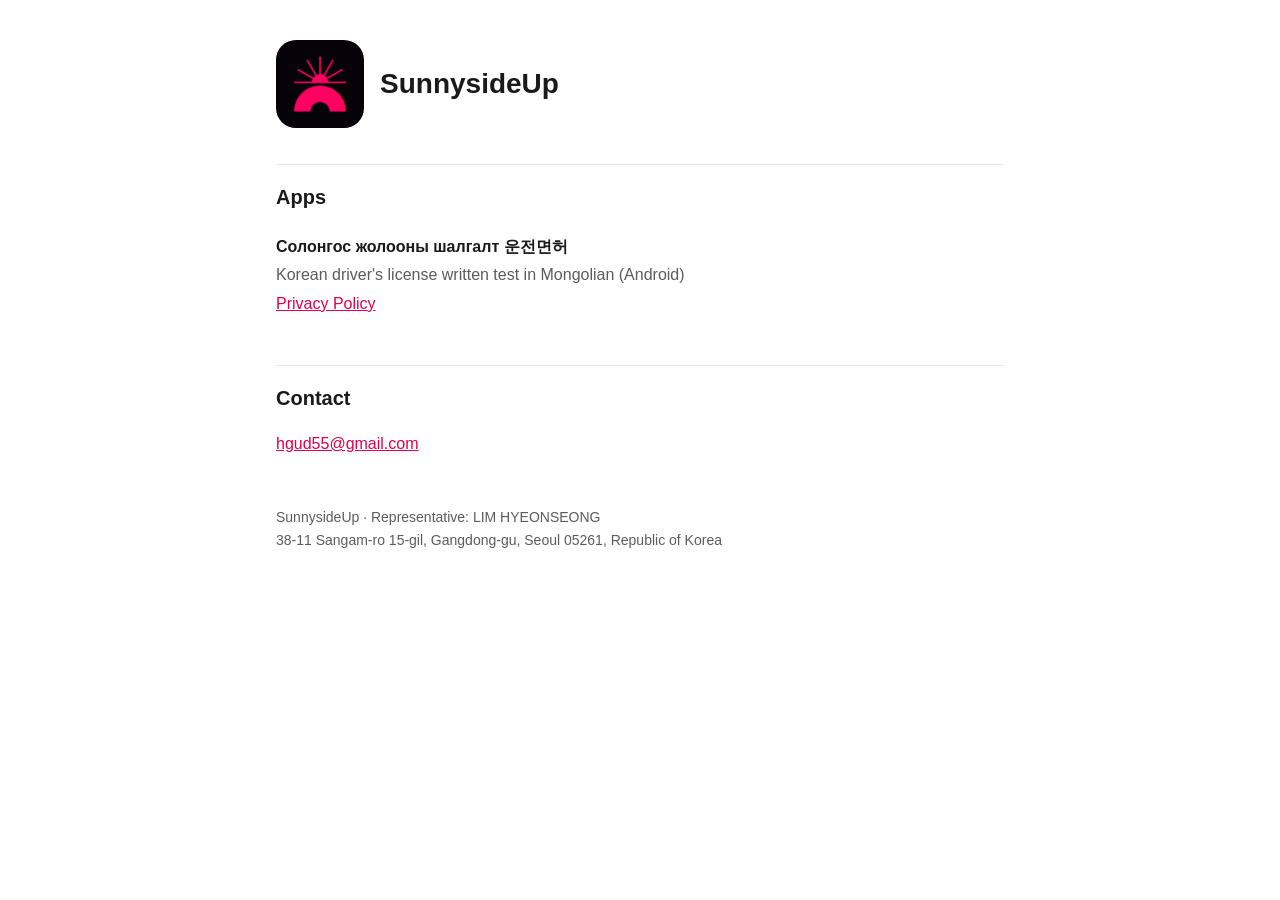
==== index.html @ 1f1ce7cb "사이트 v1.0.0: 첫 페이지, 운전면허 앱 개인정보처리방침, app-ads.txt - app-ads.txt: AdMob 게시자 pub-5366802591762041 - /dri" ====
<!doctype html>
<html lang="en">
<head>
<meta charset="utf-8">
<meta name="viewport" content="width=device-width, initial-scale=1">
<title>SunnysideUp</title>
<meta name="description" content="SunnysideUp builds mobile apps.">
<link rel="icon" type="image/png" href="/favicon.png">
<link rel="stylesheet" href="/style.css">
</head>
<body>
<main class="wrap">
  <header class="brand">
    <img src="/logo.png" alt="SunnysideUp logo" width="88" height="88">
    <h1>SunnysideUp</h1>
  </header>

  <section>
    <h2>Apps</h2>
    <ul class="apps">
      <li>
        <strong>Солонгос жолооны шалгалт 운전면허</strong>
        <span>Korean driver's license written test in Mongolian (Android)</span>
        <a href="/drivingtest/privacy/">Privacy Policy</a>
      </li>
    </ul>
  </section>

  <section>
    <h2>Contact</h2>
    <p><a href="mailto:hgud55@gmail.com">hgud55@gmail.com</a></p>
  </section>

  <footer>
    <p>SunnysideUp · Representative: LIM HYEONSEONG<br>
    38-11 Sangam-ro 15-gil, Gangdong-gu, Seoul 05261, Republic of Korea</p>
  </footer>
</main>
</body>
</html>
---- style.css ----
:root {
  --bg: #ffffff;
  --text: #1a1a1a;
  --muted: #5c5c5c;
  --line: #e6e6e6;
  --accent: #e0004f;
}
@media (prefers-color-scheme: dark) {
  :root {
    --bg: #0b0509;
    --text: #f2f2f2;
    --muted: #a8a8a8;
    --line: #2a2228;
    --accent: #ff2e74;
  }
}
* { box-sizing: border-box; }
body {
  margin: 0;
  background: var(--bg);
  color: var(--text);
  font: 16px/1.65 -apple-system, BlinkMacSystemFont, "Segoe UI", Roboto, "Noto Sans", "Apple SD Gothic Neo", "Malgun Gothic", sans-serif;
}
.wrap { max-width: 760px; margin: 0 auto; padding: 40px 16px 64px; }
.brand { display: flex; align-items: center; gap: 16px; margin-bottom: 32px; }
.brand img { border-radius: 20px; }
h1 { font-size: 28px; margin: 0; }
h2 { font-size: 20px; margin: 36px 0 8px; padding-top: 16px; border-top: 1px solid var(--line); }
h3 { font-size: 17px; margin: 24px 0 6px; }
a { color: var(--accent); }
.apps { list-style: none; padding: 0; margin: 0; }
.apps li { display: flex; flex-direction: column; gap: 2px; padding: 12px 0; }
.apps span, .muted, footer { color: var(--muted); }
footer { margin-top: 48px; font-size: 14px; }
nav.lang { display: flex; flex-wrap: wrap; gap: 8px 16px; margin: 8px 0 0; }
table { width: 100%; border-collapse: collapse; font-size: 15px; }
th, td { text-align: left; vertical-align: top; padding: 8px; border-bottom: 1px solid var(--line); }
section.policy { margin-top: 48px; }
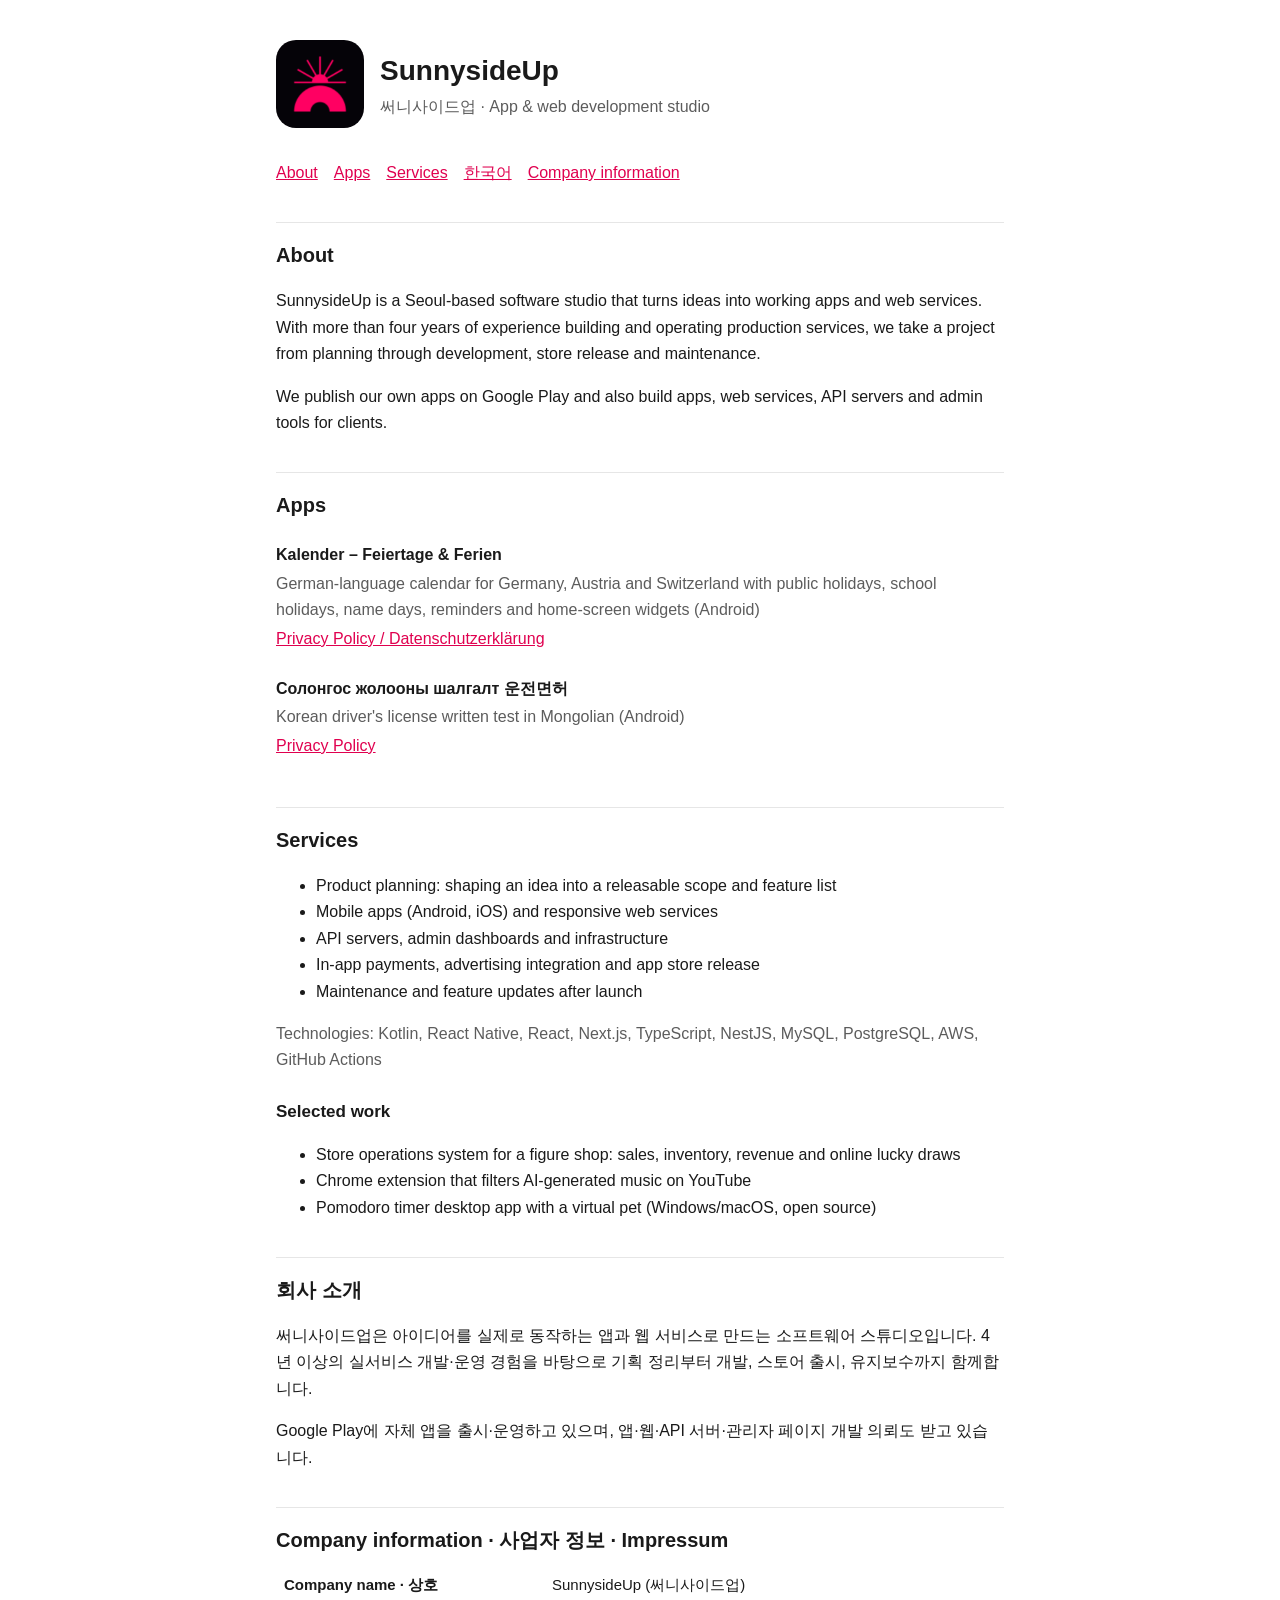
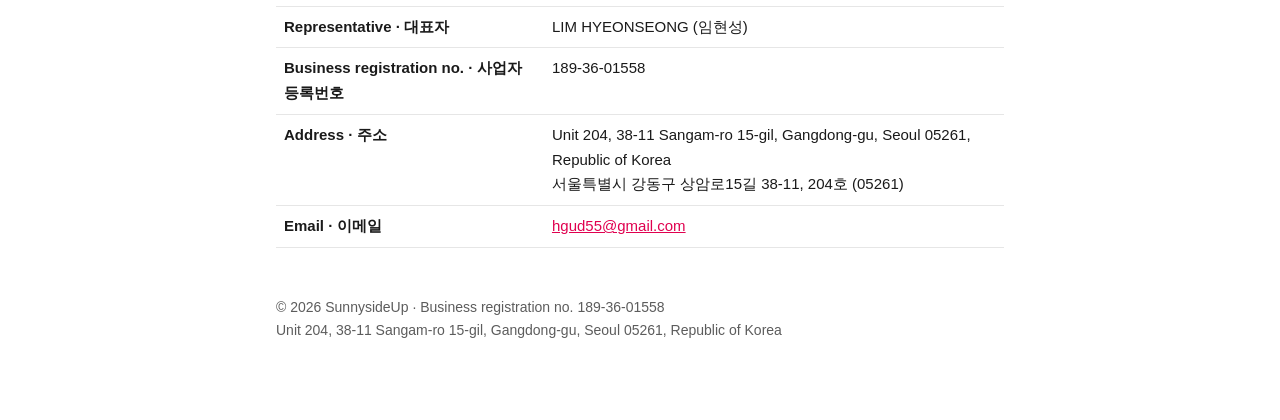
==== commit 6ac4013c: "사이트 v1.1.0: 회사 소개·사업자 정보 보강, 캘린더 앱 개인정보처리방침 추가, 주소 호수 반영 Co-Authored-By: Claude Opus 5.5 <noreply@an" ====
--- a/index.html
+++ b/index.html
@@ -4,7 +4,7 @@
 <meta charset="utf-8">
 <meta name="viewport" content="width=device-width, initial-scale=1">
 <title>SunnysideUp</title>
-<meta name="description" content="SunnysideUp builds mobile apps.">
+<meta name="description" content="SunnysideUp (써니사이드업) builds mobile apps, web services, servers and admin tools — from idea to store release.">
 <link rel="icon" type="image/png" href="/favicon.png">
 <link rel="stylesheet" href="/style.css">
 </head>
@@ -12,12 +12,34 @@
 <main class="wrap">
   <header class="brand">
     <img src="/logo.png" alt="SunnysideUp logo" width="88" height="88">
-    <h1>SunnysideUp</h1>
+    <div>
+      <h1>SunnysideUp</h1>
+      <p class="muted" style="margin:0">써니사이드업 · App &amp; web development studio</p>
+    </div>
   </header>
 
-  <section>
+  <nav class="lang">
+    <a href="#about">About</a>
+    <a href="#apps">Apps</a>
+    <a href="#services">Services</a>
+    <a href="#ko">한국어</a>
+    <a href="#company">Company information</a>
+  </nav>
+
+  <section id="about">
+    <h2>About</h2>
+    <p>SunnysideUp is a Seoul-based software studio that turns ideas into working apps and web services. With more than four years of experience building and operating production services, we take a project from planning through development, store release and maintenance.</p>
+    <p>We publish our own apps on Google Play and also build apps, web services, API servers and admin tools for clients.</p>
+  </section>
+
+  <section id="apps">
     <h2>Apps</h2>
     <ul class="apps">
+      <li>
+        <strong>Kalender – Feiertage &amp; Ferien</strong>
+        <span>German-language calendar for Germany, Austria and Switzerland with public holidays, school holidays, name days, reminders and home-screen widgets (Android)</span>
+        <a href="/kalender/privacy/">Privacy Policy / Datenschutzerklärung</a>
+      </li>
       <li>
         <strong>Солонгос жолооны шалгалт 운전면허</strong>
         <span>Korean driver's license written test in Mongolian (Android)</span>
@@ -26,14 +48,46 @@
     </ul>
   </section>
 
-  <section>
-    <h2>Contact</h2>
-    <p><a href="mailto:hgud55@gmail.com">hgud55@gmail.com</a></p>
+  <section id="services">
+    <h2>Services</h2>
+    <ul>
+      <li>Product planning: shaping an idea into a releasable scope and feature list</li>
+      <li>Mobile apps (Android, iOS) and responsive web services</li>
+      <li>API servers, admin dashboards and infrastructure</li>
+      <li>In-app payments, advertising integration and app store release</li>
+      <li>Maintenance and feature updates after launch</li>
+    </ul>
+    <p class="muted">Technologies: Kotlin, React Native, React, Next.js, TypeScript, NestJS, MySQL, PostgreSQL, AWS, GitHub Actions</p>
+
+    <h3>Selected work</h3>
+    <ul>
+      <li>Store operations system for a figure shop: sales, inventory, revenue and online lucky draws</li>
+      <li>Chrome extension that filters AI-generated music on YouTube</li>
+      <li>Pomodoro timer desktop app with a virtual pet (Windows/macOS, open source)</li>
+    </ul>
+  </section>
+
+  <section id="ko" lang="ko">
+    <h2>회사 소개</h2>
+    <p>써니사이드업은 아이디어를 실제로 동작하는 앱과 웹 서비스로 만드는 소프트웨어 스튜디오입니다. 4년 이상의 실서비스 개발·운영 경험을 바탕으로 기획 정리부터 개발, 스토어 출시, 유지보수까지 함께합니다.</p>
+    <p>Google Play에 자체 앱을 출시·운영하고 있으며, 앱·웹·API 서버·관리자 페이지 개발 의뢰도 받고 있습니다.</p>
+  </section>
+
+  <section id="company">
+    <h2>Company information · 사업자 정보 · Impressum</h2>
+    <table>
+      <tr><th scope="row">Company name · 상호</th><td>SunnysideUp (써니사이드업)</td></tr>
+      <tr><th scope="row">Representative · 대표자</th><td>LIM HYEONSEONG (임현성)</td></tr>
+      <tr><th scope="row">Business registration no. · 사업자등록번호</th><td>189-36-01558</td></tr>
+      <tr><th scope="row">Address · 주소</th><td>Unit 204, 38-11 Sangam-ro 15-gil, Gangdong-gu, Seoul 05261, Republic of Korea<br>
+      <span lang="ko">서울특별시 강동구 상암로15길 38-11, 204호 (05261)</span></td></tr>
+      <tr><th scope="row">Email · 이메일</th><td><a href="mailto:hgud55@gmail.com">hgud55@gmail.com</a></td></tr>
+    </table>
   </section>
 
   <footer>
-    <p>SunnysideUp · Representative: LIM HYEONSEONG<br>
-    38-11 Sangam-ro 15-gil, Gangdong-gu, Seoul 05261, Republic of Korea</p>
+    <p>© 2026 SunnysideUp · Business registration no. 189-36-01558<br>
+    Unit 204, 38-11 Sangam-ro 15-gil, Gangdong-gu, Seoul 05261, Republic of Korea</p>
   </footer>
 </main>
 </body>
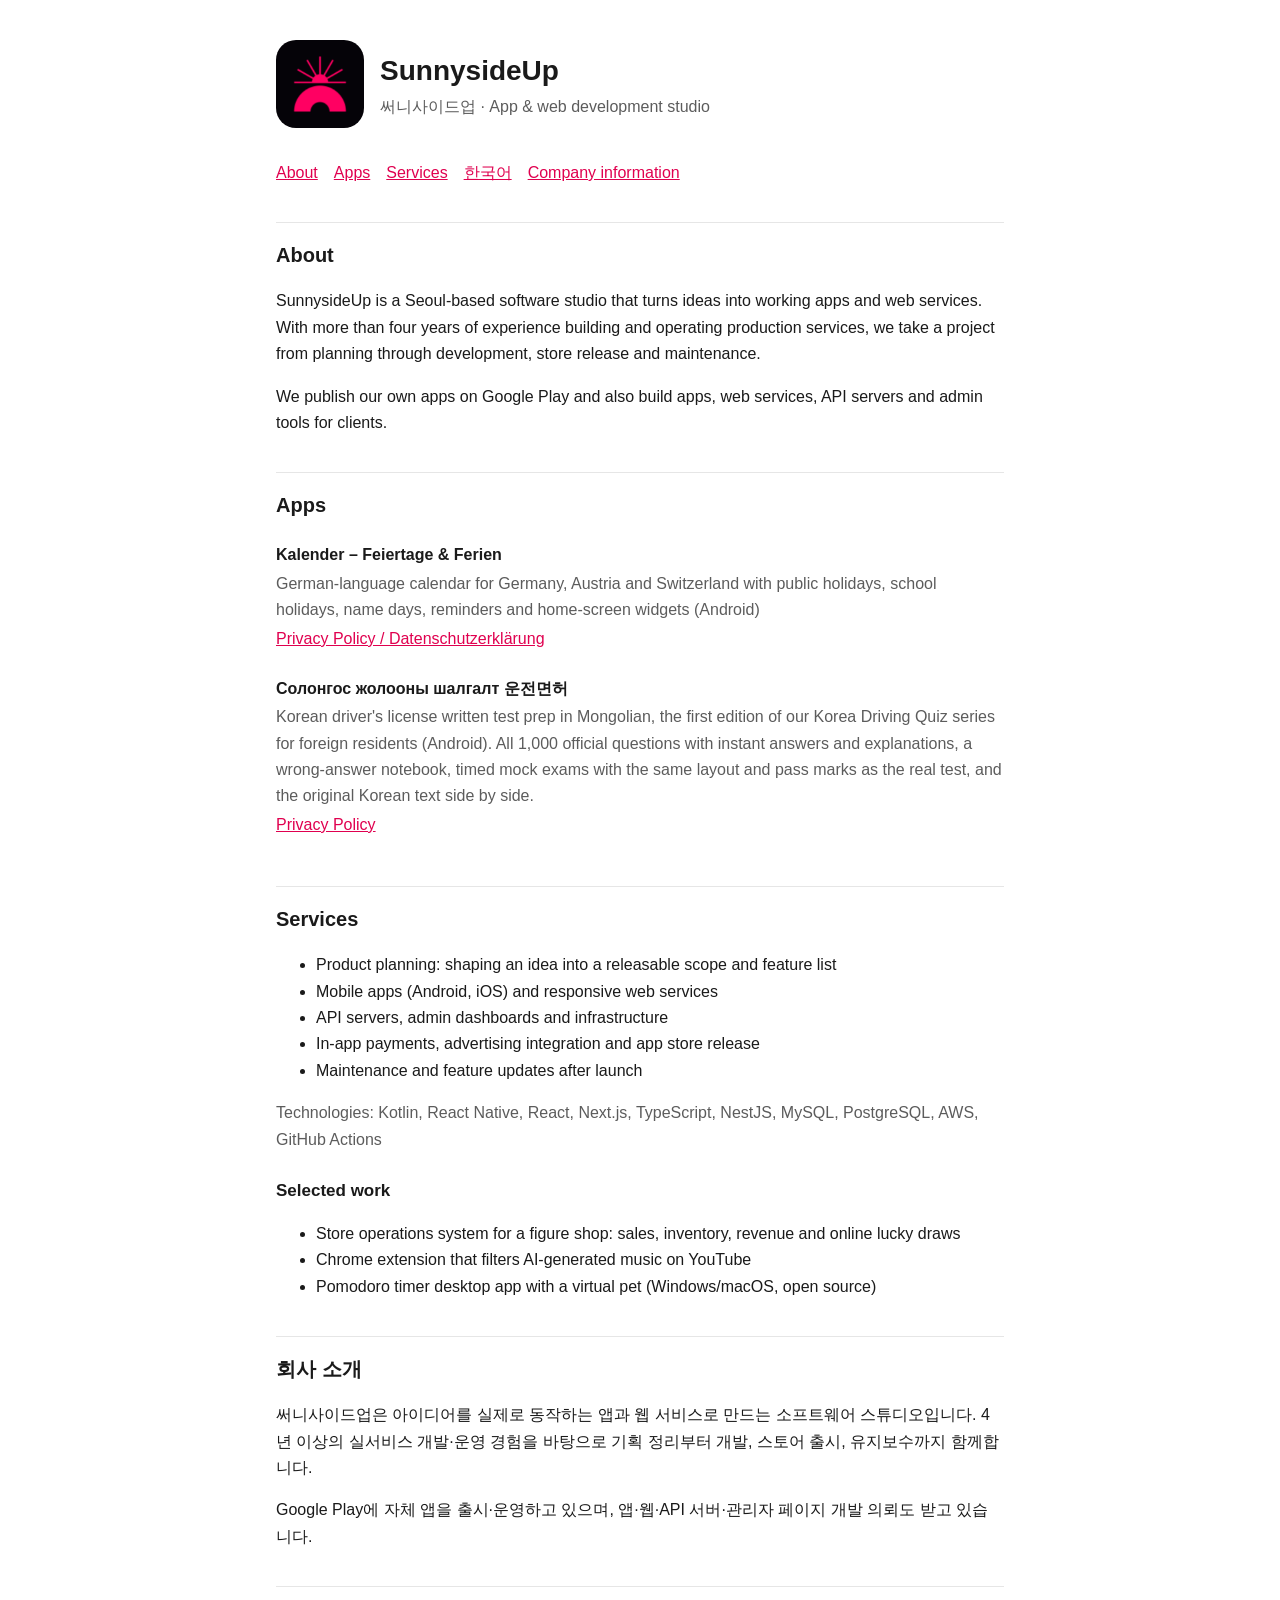
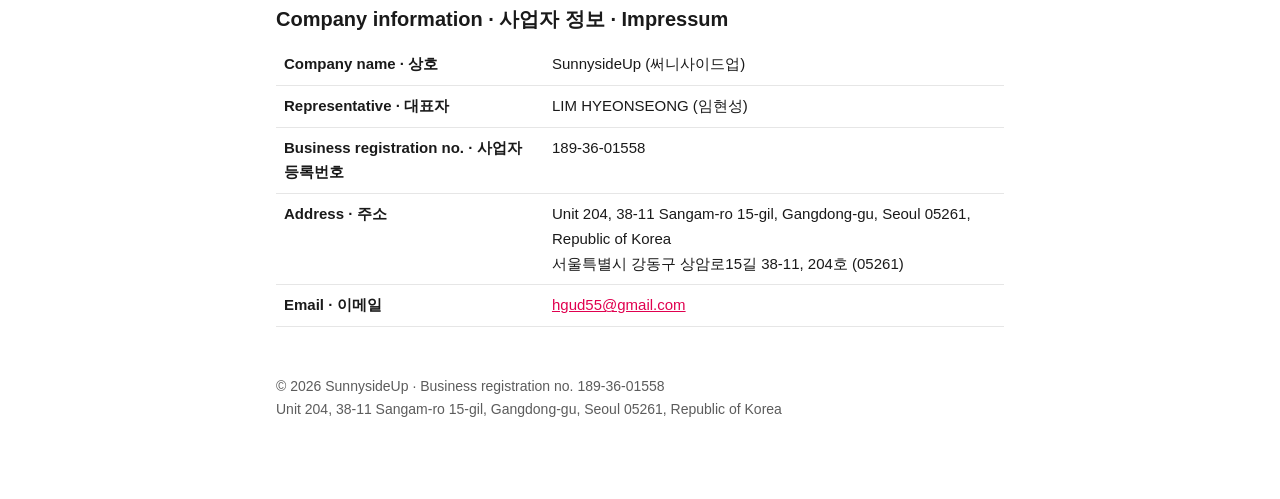
==== commit 1e972f6c: "사이트 v1.1.0: 운전면허 퀴즈 앱 소개 보강 Co-Authored-By: Claude Opus 5.5 <noreply@anthropic.com>" ====
--- a/index.html
+++ b/index.html
@@ -42,7 +42,7 @@
       </li>
       <li>
         <strong>Солонгос жолооны шалгалт 운전면허</strong>
-        <span>Korean driver's license written test in Mongolian (Android)</span>
+        <span>Korean driver's license written test prep in Mongolian, the first edition of our Korea Driving Quiz series for foreign residents (Android). All 1,000 official questions with instant answers and explanations, a wrong-answer notebook, timed mock exams with the same layout and pass marks as the real test, and the original Korean text side by side.</span>
         <a href="/drivingtest/privacy/">Privacy Policy</a>
       </li>
     </ul>
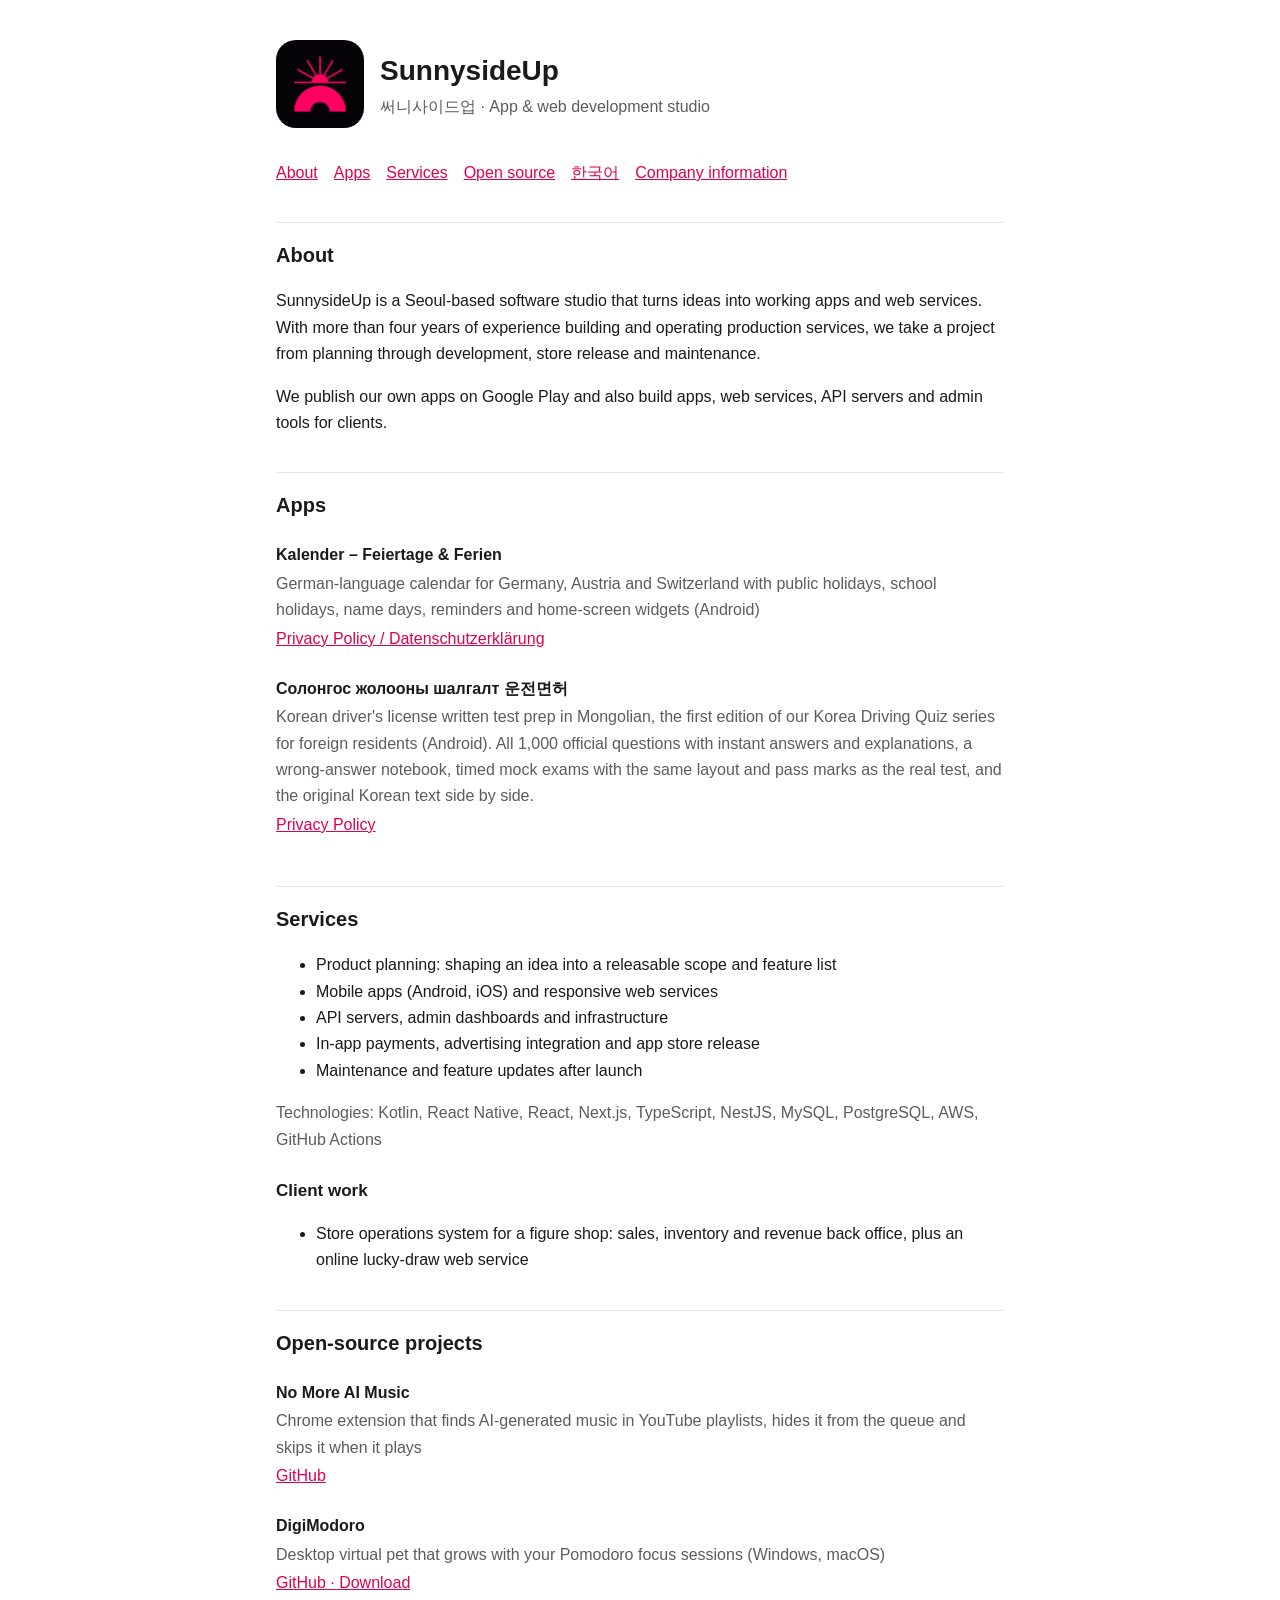
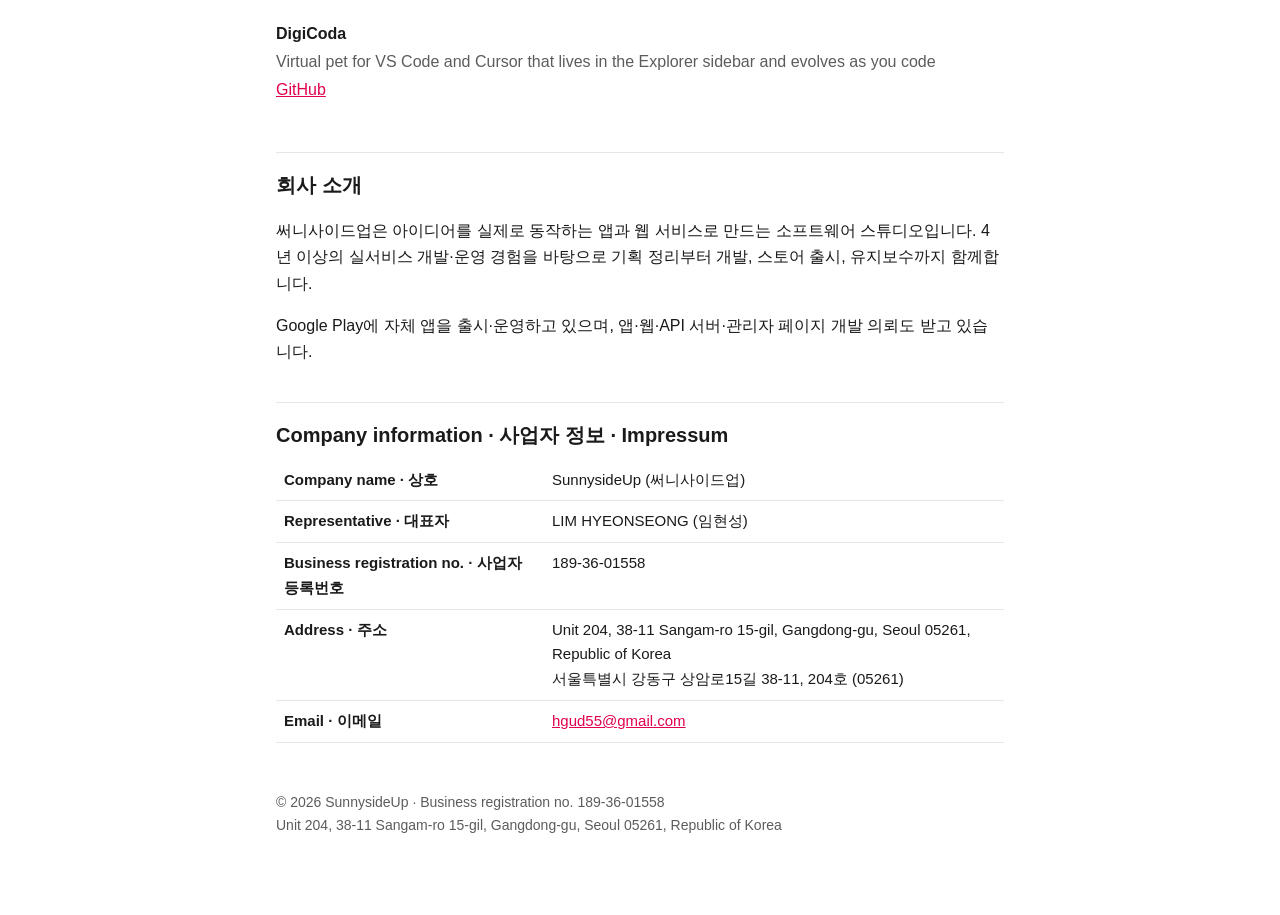
==== commit 5cbf0d60: "사이트 v1.1.0: 오픈소스 프로젝트(No More AI Music, DigiModoro, DigiCoda) 추가 Co-Authored-By: Claude Opus 5.5 <no" ====
--- a/index.html
+++ b/index.html
@@ -22,6 +22,7 @@
     <a href="#about">About</a>
     <a href="#apps">Apps</a>
     <a href="#services">Services</a>
+    <a href="#open-source">Open source</a>
     <a href="#ko">한국어</a>
     <a href="#company">Company information</a>
   </nav>
@@ -59,11 +60,30 @@
     </ul>
     <p class="muted">Technologies: Kotlin, React Native, React, Next.js, TypeScript, NestJS, MySQL, PostgreSQL, AWS, GitHub Actions</p>
 
-    <h3>Selected work</h3>
+    <h3>Client work</h3>
     <ul>
-      <li>Store operations system for a figure shop: sales, inventory, revenue and online lucky draws</li>
-      <li>Chrome extension that filters AI-generated music on YouTube</li>
-      <li>Pomodoro timer desktop app with a virtual pet (Windows/macOS, open source)</li>
+      <li>Store operations system for a figure shop: sales, inventory and revenue back office, plus an online lucky-draw web service</li>
+    </ul>
+  </section>
+
+  <section id="open-source">
+    <h2>Open-source projects</h2>
+    <ul class="apps">
+      <li>
+        <strong>No More AI Music</strong>
+        <span>Chrome extension that finds AI-generated music in YouTube playlists, hides it from the queue and skips it when it plays</span>
+        <a href="https://github.com/Hendrix1995/no-more-ai">GitHub</a>
+      </li>
+      <li>
+        <strong>DigiModoro</strong>
+        <span>Desktop virtual pet that grows with your Pomodoro focus sessions (Windows, macOS)</span>
+        <a href="https://github.com/Hendrix1995/digimodoro">GitHub · Download</a>
+      </li>
+      <li>
+        <strong>DigiCoda</strong>
+        <span>Virtual pet for VS Code and Cursor that lives in the Explorer sidebar and evolves as you code</span>
+        <a href="https://github.com/Hendrix1995/digicoda">GitHub</a>
+      </li>
     </ul>
   </section>
 
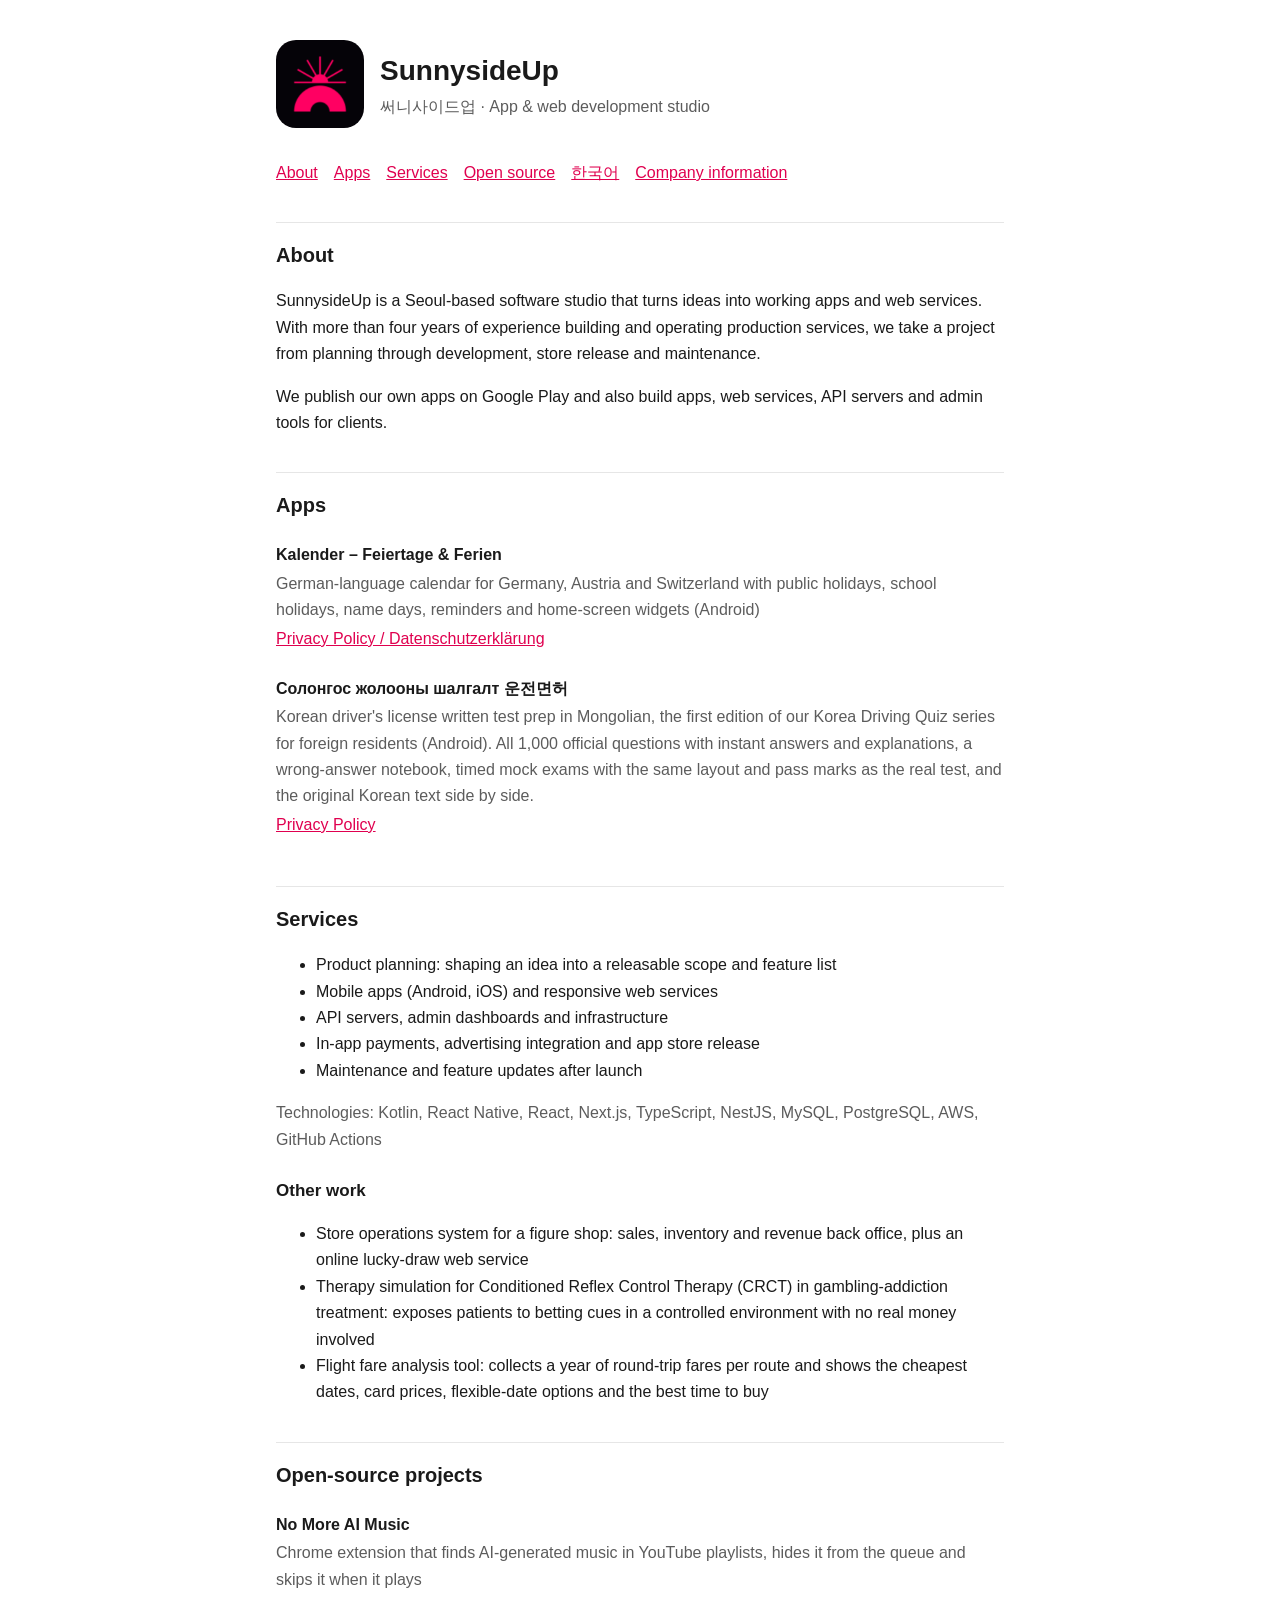
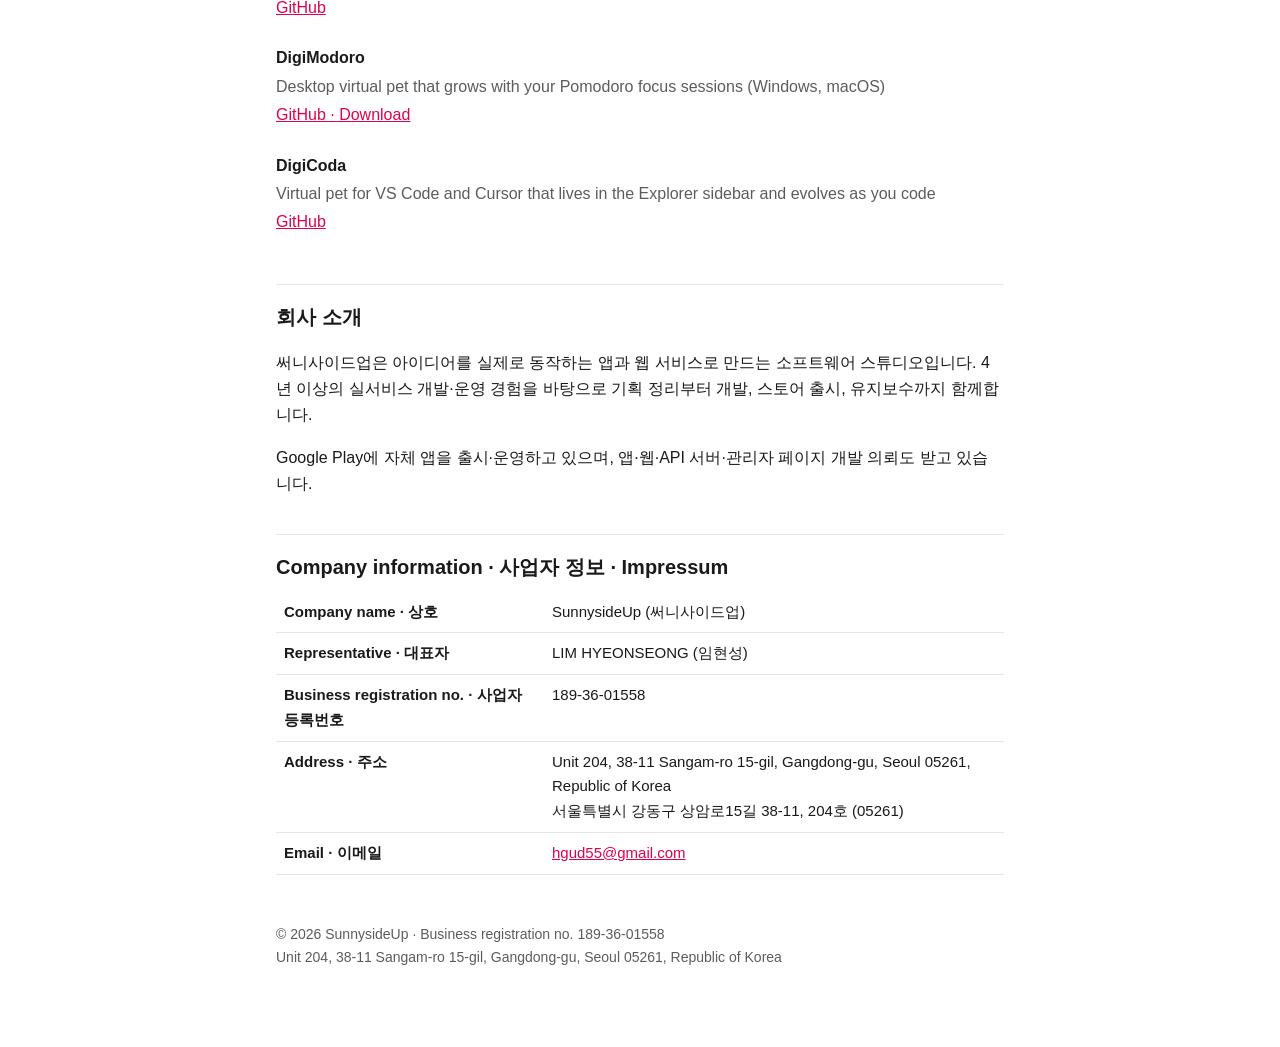
==== commit 746e4ae1: "사이트 v1.1.0: 기타 작업(CRCT 치료용 시뮬레이션, 항공권 분석 도구) 추가 Co-Authored-By: Claude Opus 5.5 <noreply@anthropic.c" ====
--- a/index.html
+++ b/index.html
@@ -60,9 +60,11 @@
     </ul>
     <p class="muted">Technologies: Kotlin, React Native, React, Next.js, TypeScript, NestJS, MySQL, PostgreSQL, AWS, GitHub Actions</p>
 
-    <h3>Client work</h3>
+    <h3>Other work</h3>
     <ul>
       <li>Store operations system for a figure shop: sales, inventory and revenue back office, plus an online lucky-draw web service</li>
+      <li>Therapy simulation for Conditioned Reflex Control Therapy (CRCT) in gambling-addiction treatment: exposes patients to betting cues in a controlled environment with no real money involved</li>
+      <li>Flight fare analysis tool: collects a year of round-trip fares per route and shows the cheapest dates, card prices, flexible-date options and the best time to buy</li>
     </ul>
   </section>
 
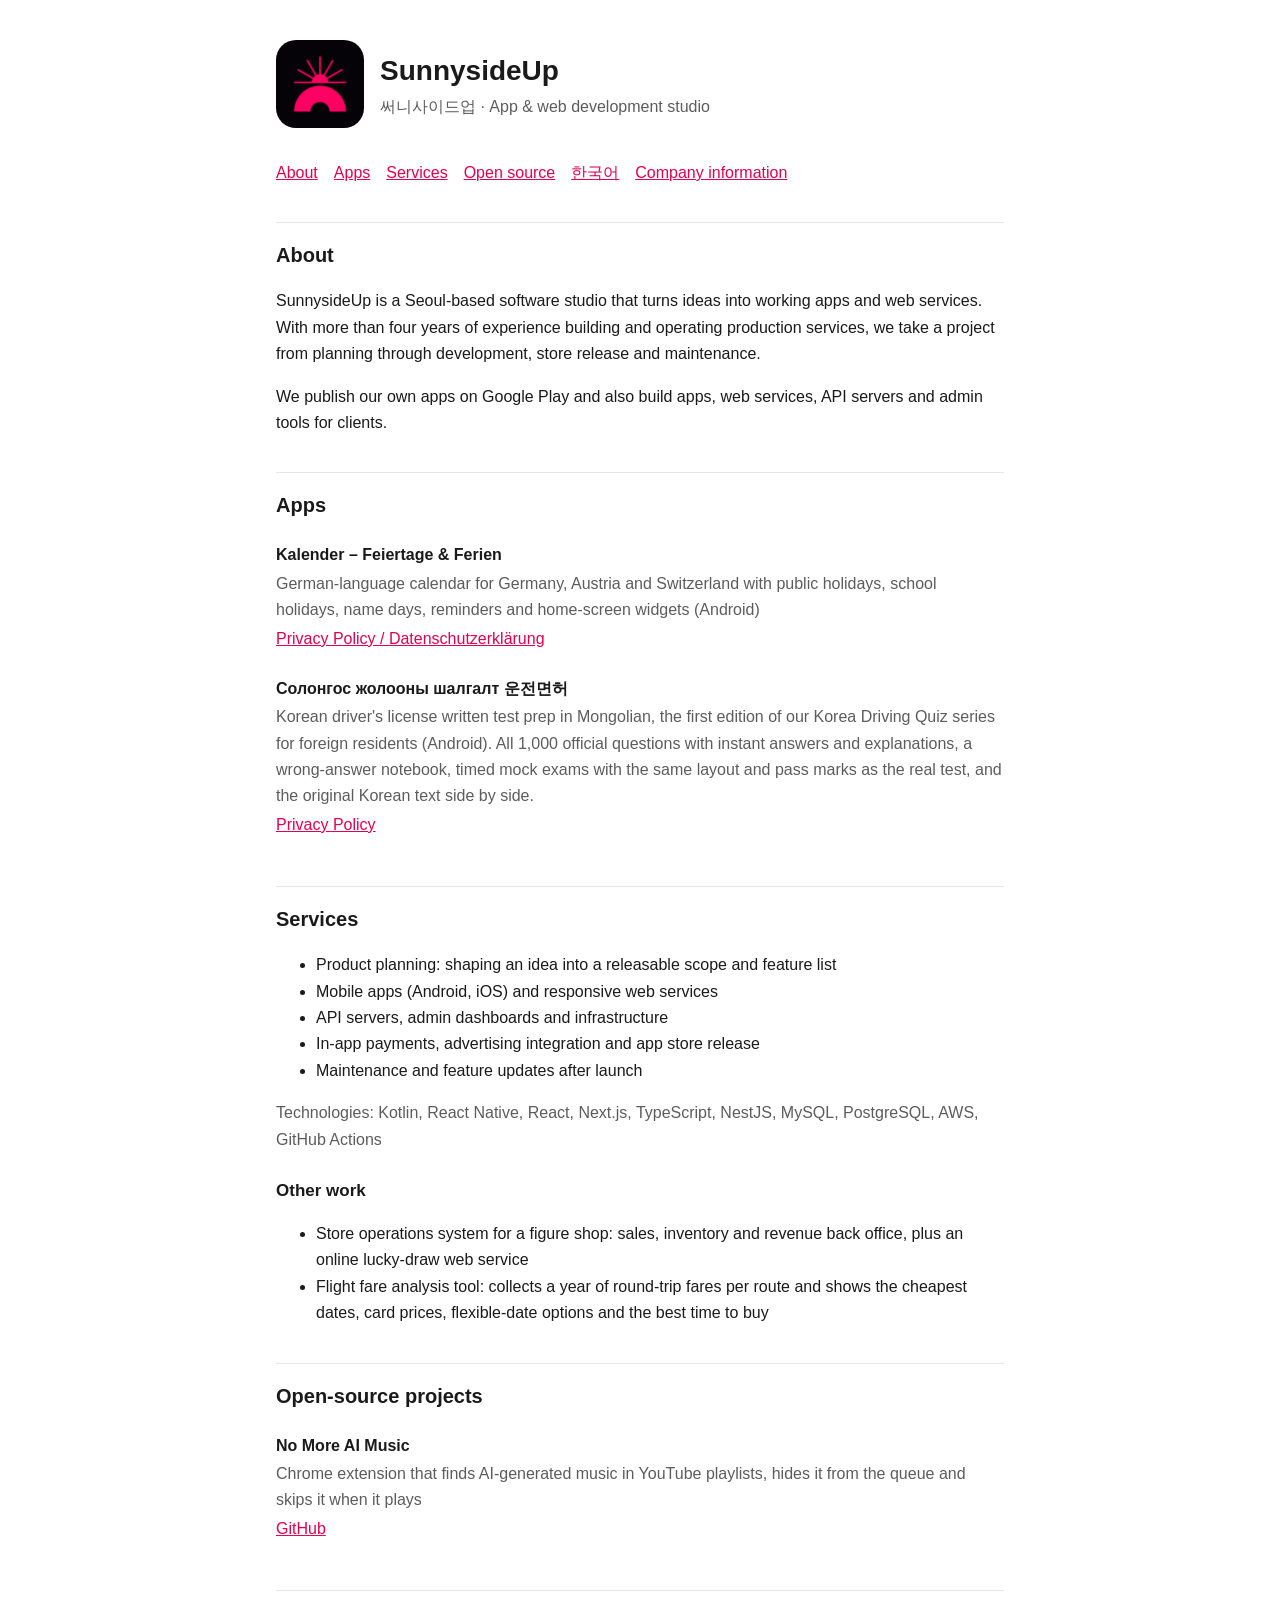
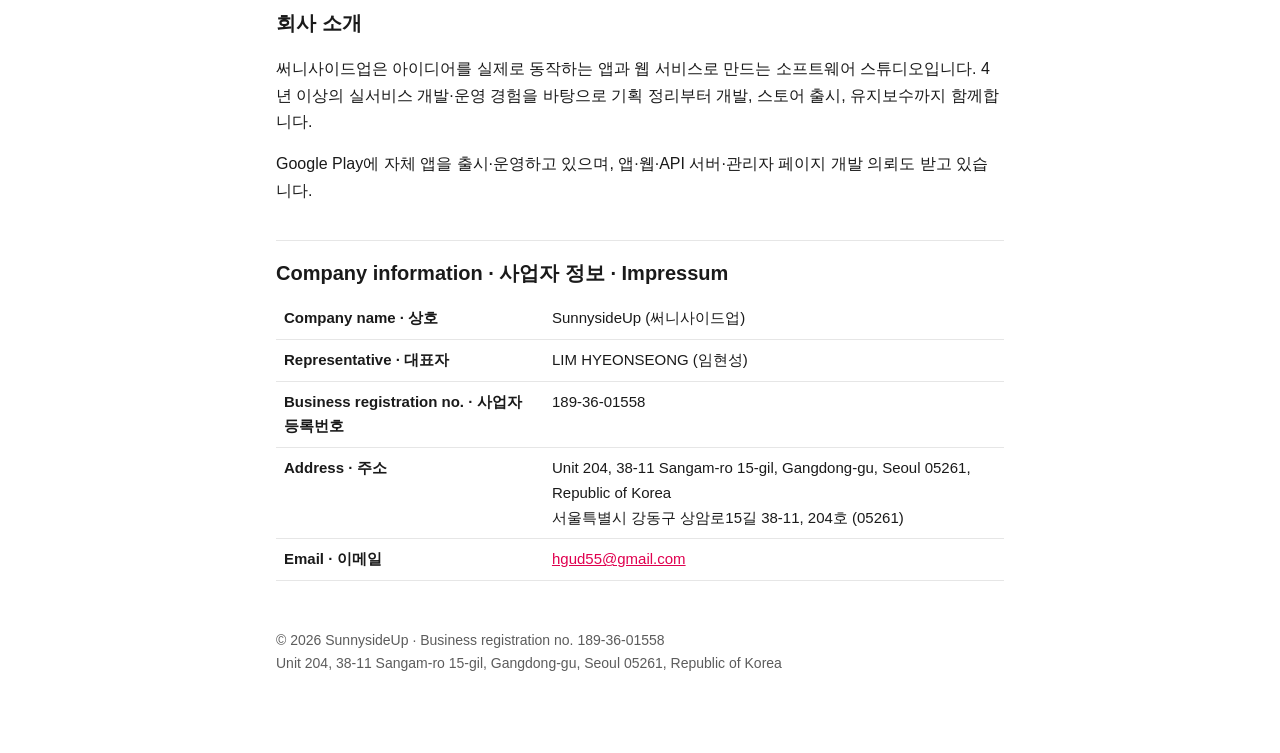
==== commit ece5d971: "사이트 v1.1.0: CRCT 시뮬레이션, DigiModoro, DigiCoda 항목 제외 Co-Authored-By: Claude Opus 5.5 <noreply@anthropi" ====
--- a/index.html
+++ b/index.html
@@ -63,7 +63,6 @@
     <h3>Other work</h3>
     <ul>
       <li>Store operations system for a figure shop: sales, inventory and revenue back office, plus an online lucky-draw web service</li>
-      <li>Therapy simulation for Conditioned Reflex Control Therapy (CRCT) in gambling-addiction treatment: exposes patients to betting cues in a controlled environment with no real money involved</li>
       <li>Flight fare analysis tool: collects a year of round-trip fares per route and shows the cheapest dates, card prices, flexible-date options and the best time to buy</li>
     </ul>
   </section>
@@ -75,16 +74,6 @@
         <strong>No More AI Music</strong>
         <span>Chrome extension that finds AI-generated music in YouTube playlists, hides it from the queue and skips it when it plays</span>
         <a href="https://github.com/Hendrix1995/no-more-ai">GitHub</a>
-      </li>
-      <li>
-        <strong>DigiModoro</strong>
-        <span>Desktop virtual pet that grows with your Pomodoro focus sessions (Windows, macOS)</span>
-        <a href="https://github.com/Hendrix1995/digimodoro">GitHub · Download</a>
-      </li>
-      <li>
-        <strong>DigiCoda</strong>
-        <span>Virtual pet for VS Code and Cursor that lives in the Explorer sidebar and evolves as you code</span>
-        <a href="https://github.com/Hendrix1995/digicoda">GitHub</a>
       </li>
     </ul>
   </section>
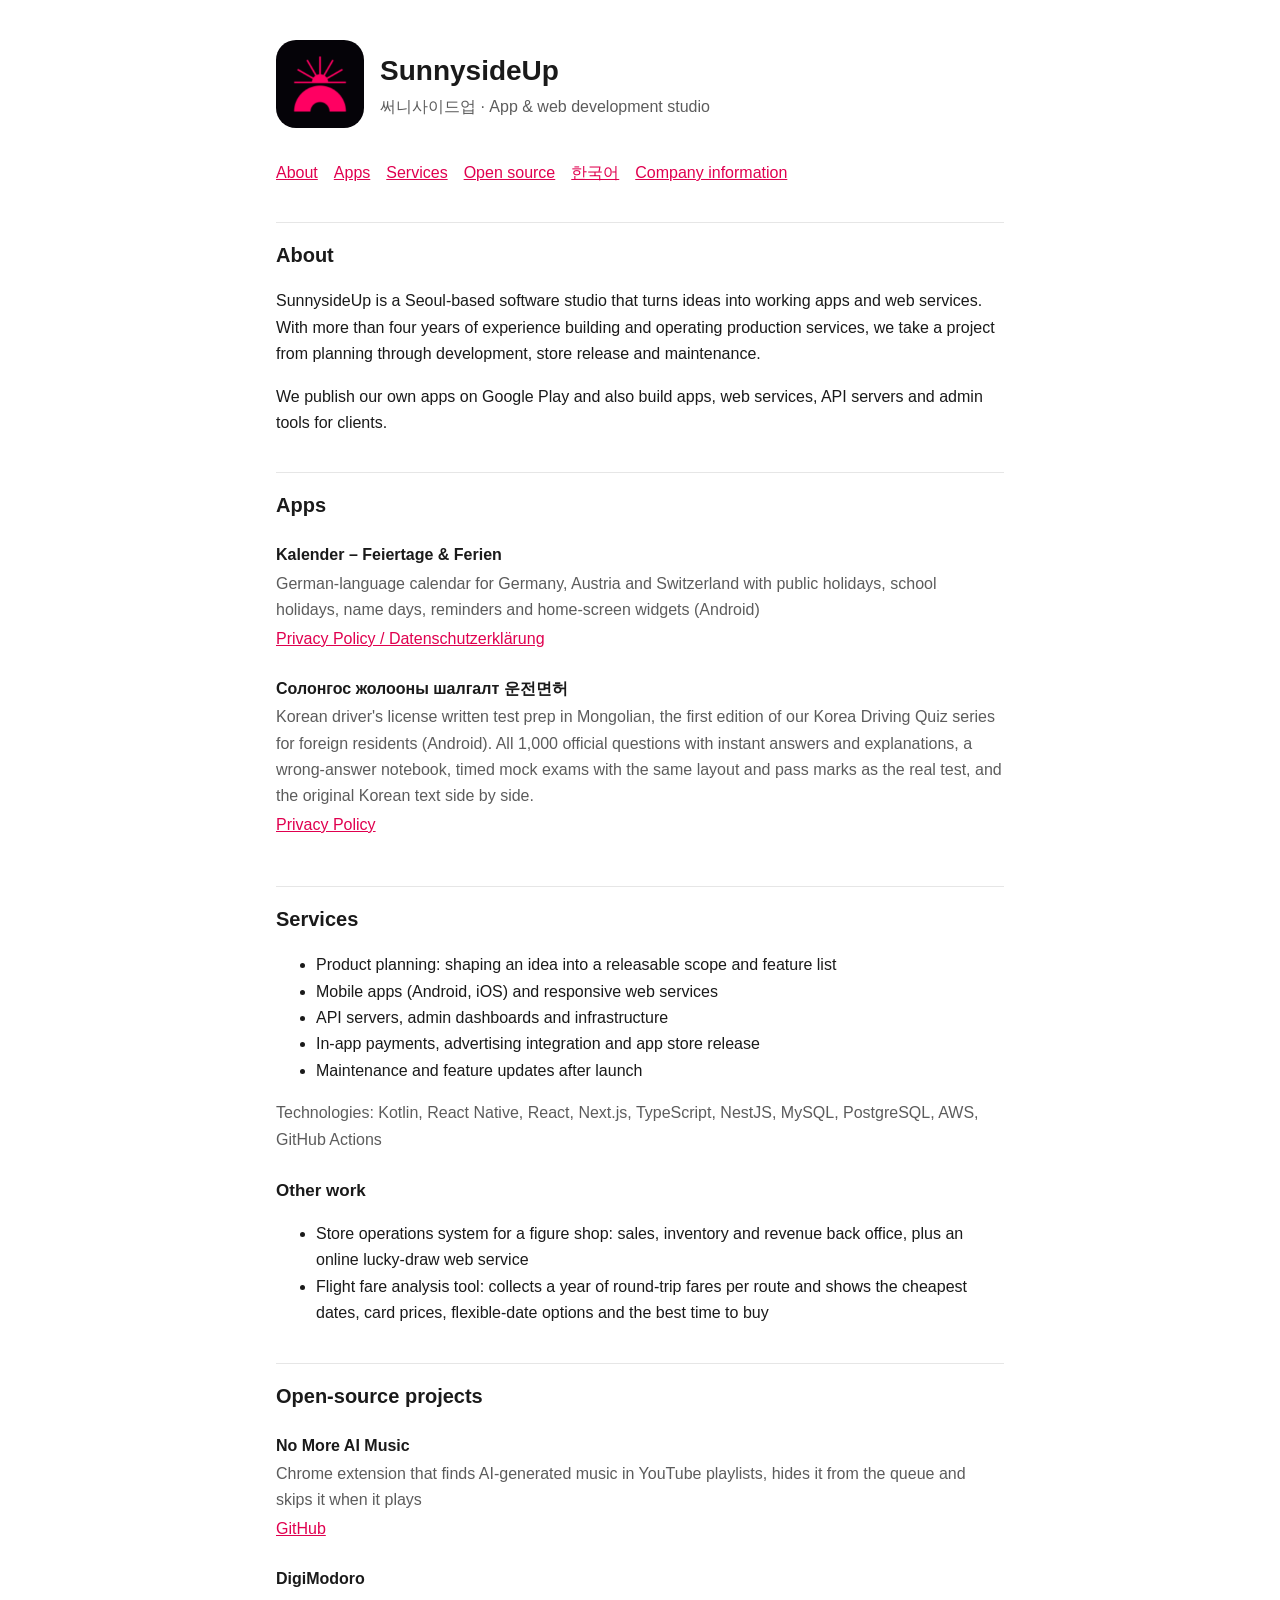
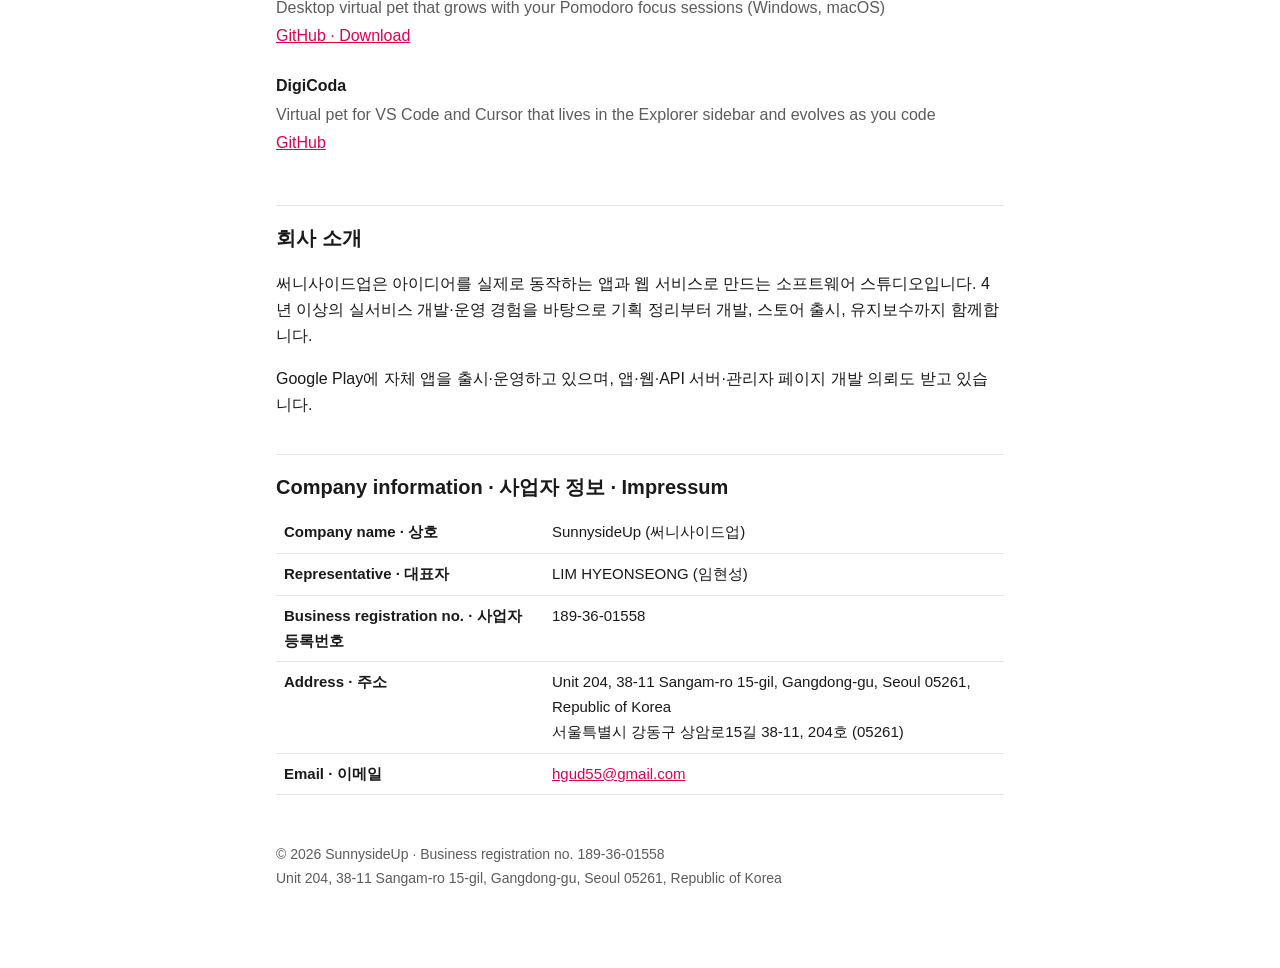
==== commit f311eb2f: "사이트 v1.1.0: DigiModoro, DigiCoda 다시 추가 Co-Authored-By: Claude Opus 5.5 <noreply@anthropic.com>" ====
--- a/index.html
+++ b/index.html
@@ -75,6 +75,16 @@
         <span>Chrome extension that finds AI-generated music in YouTube playlists, hides it from the queue and skips it when it plays</span>
         <a href="https://github.com/Hendrix1995/no-more-ai">GitHub</a>
       </li>
+      <li>
+        <strong>DigiModoro</strong>
+        <span>Desktop virtual pet that grows with your Pomodoro focus sessions (Windows, macOS)</span>
+        <a href="https://github.com/Hendrix1995/digimodoro">GitHub · Download</a>
+      </li>
+      <li>
+        <strong>DigiCoda</strong>
+        <span>Virtual pet for VS Code and Cursor that lives in the Explorer sidebar and evolves as you code</span>
+        <a href="https://github.com/Hendrix1995/digicoda">GitHub</a>
+      </li>
     </ul>
   </section>
 
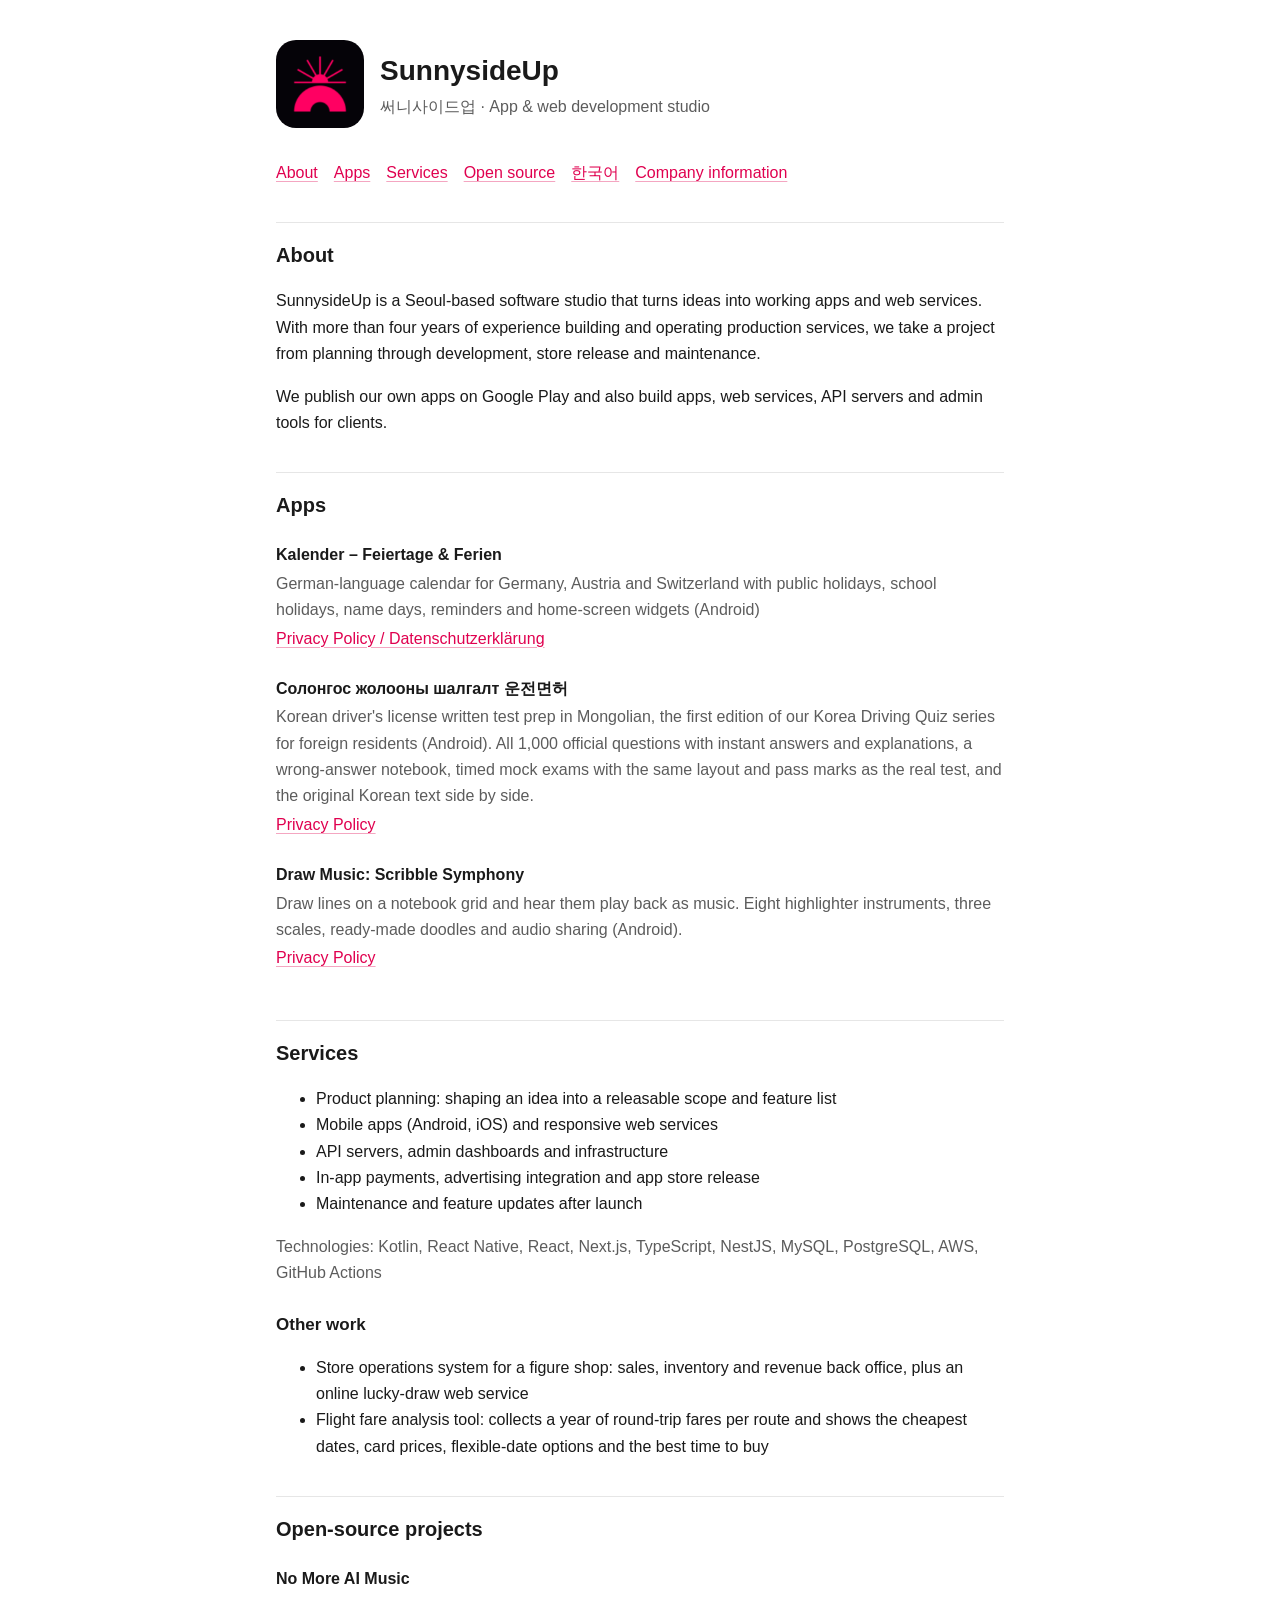
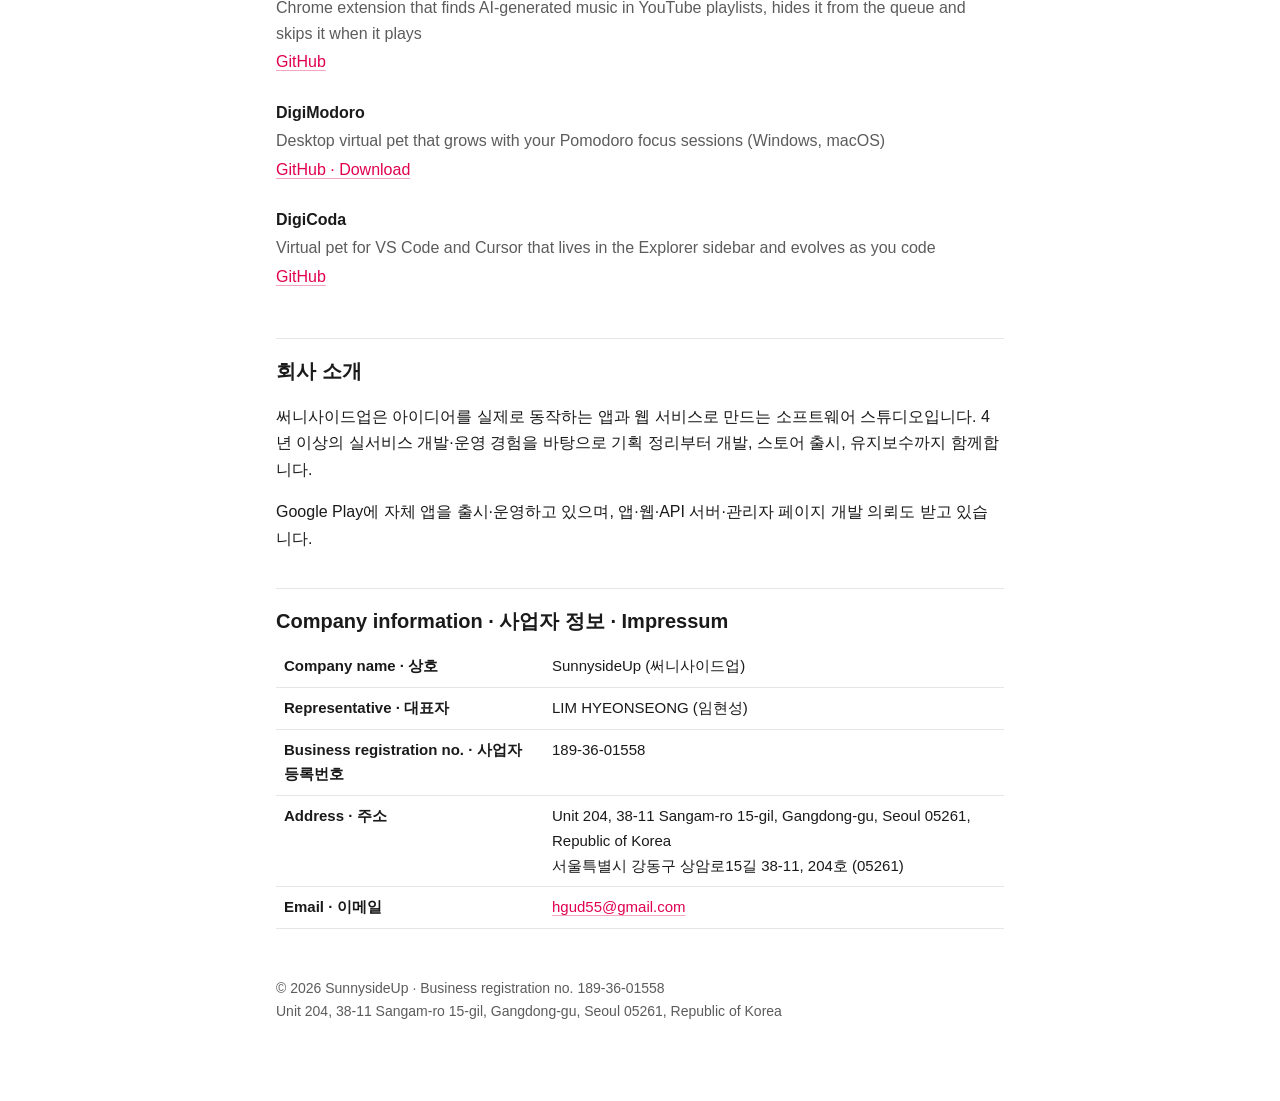
==== commit 5d9ecc3c: "그려서 음악 앱(Draw Music: Scribble Symphony) 개인정보처리방침 추가 Co-Authored-By: Claude Opus 5.5 <noreply@anthrop" ====
--- a/index.html
+++ b/index.html
@@ -45,6 +45,11 @@
         <strong>Солонгос жолооны шалгалт 운전면허</strong>
         <span>Korean driver's license written test prep in Mongolian, the first edition of our Korea Driving Quiz series for foreign residents (Android). All 1,000 official questions with instant answers and explanations, a wrong-answer notebook, timed mock exams with the same layout and pass marks as the real test, and the original Korean text side by side.</span>
         <a href="/drivingtest/privacy/">Privacy Policy</a>
+      </li>
+      <li>
+        <strong>Draw Music: Scribble Symphony</strong>
+        <span>Draw lines on a notebook grid and hear them play back as music. Eight highlighter instruments, three scales, ready-made doodles and audio sharing (Android).</span>
+        <a href="/drawmusic/privacy/">Privacy Policy</a>
       </li>
     </ul>
   </section>
--- a/style.css
+++ b/style.css
@@ -36,3 +36,56 @@
 table { width: 100%; border-collapse: collapse; font-size: 15px; }
 th, td { text-align: left; vertical-align: top; padding: 8px; border-bottom: 1px solid var(--line); }
 section.policy { margin-top: 48px; }
+
+/* ---------- Motion ---------- */
+@keyframes sunrise {
+  from { opacity: 0; transform: translateY(18px) scale(.94); }
+  to   { opacity: 1; transform: none; }
+}
+@keyframes fade-up {
+  from { opacity: 0; transform: translateY(12px); }
+  to   { opacity: 1; transform: none; }
+}
+@keyframes reveal {
+  from { opacity: .15; transform: translateY(24px); }
+  to   { opacity: 1; transform: none; }
+}
+.brand img { animation: sunrise .9s cubic-bezier(.2, .7, .2, 1) both; }
+.brand h1, .brand p { animation: fade-up .7s .25s cubic-bezier(.2, .7, .2, 1) both; }
+nav.lang { animation: fade-up .7s .4s cubic-bezier(.2, .7, .2, 1) both; }
+
+a {
+  text-decoration-thickness: 1px;
+  text-underline-offset: 3px;
+  text-decoration-color: color-mix(in srgb, var(--accent) 35%, transparent);
+  transition: text-decoration-color .2s ease, color .2s ease;
+}
+a:hover, a:focus-visible { text-decoration-color: var(--accent); }
+
+.apps li {
+  margin: 0 -12px;
+  padding: 12px;
+  border-radius: 12px;
+  transition: transform .25s ease, background-color .25s ease;
+}
+.apps li:hover {
+  transform: translateY(-2px);
+  background: color-mix(in srgb, var(--accent) 6%, transparent);
+}
+
+/* Sections fade in while scrolling, only where scroll-driven animations are supported.
+   Elsewhere the content is simply shown as is. */
+@supports (animation-timeline: view()) {
+  main > section {
+    animation: reveal linear both;
+    animation-timeline: view();
+    animation-range: entry 0% entry 60%;
+  }
+}
+
+@media (prefers-reduced-motion: reduce) {
+  *, *::before, *::after {
+    animation: none !important;
+    transition: none !important;
+  }
+}
